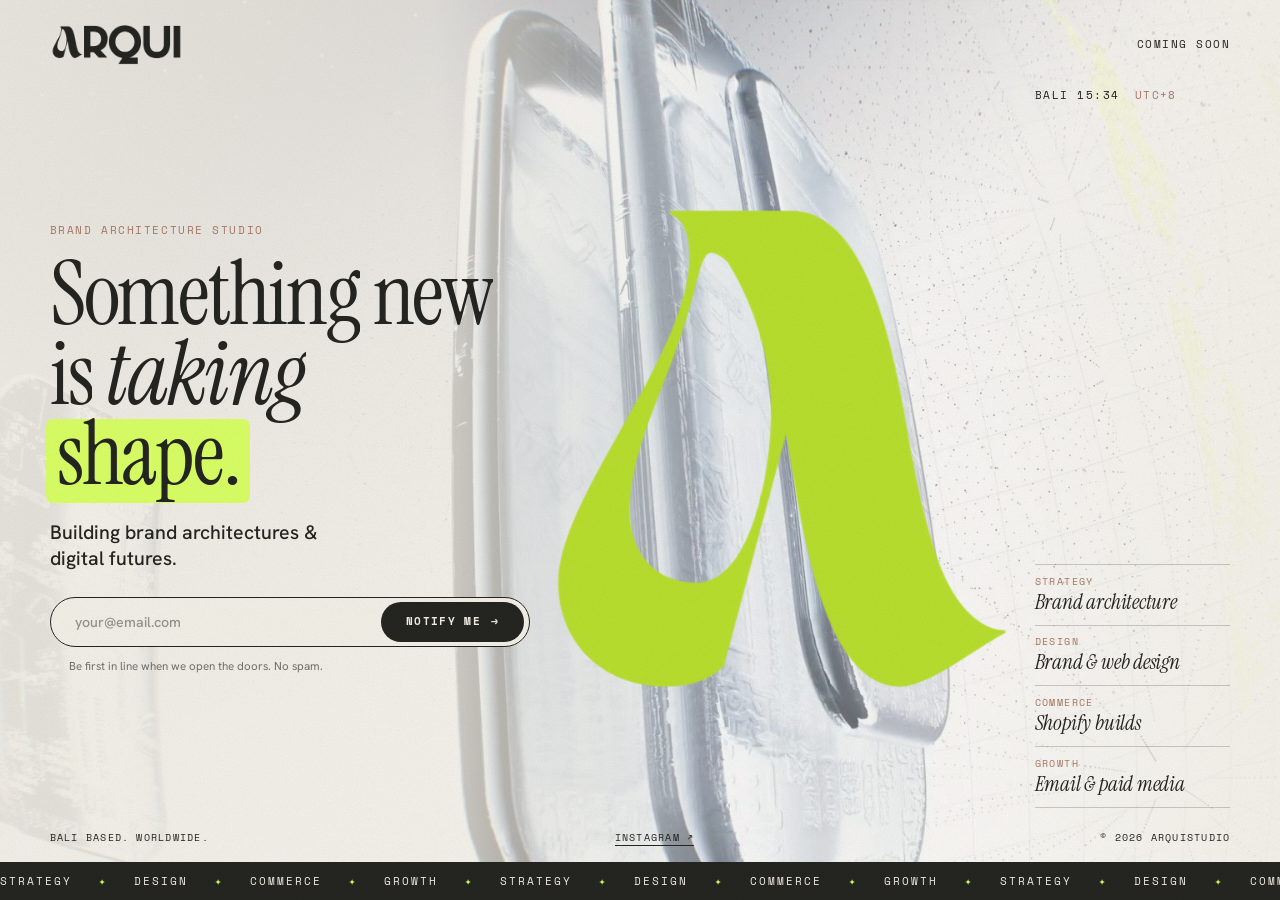
==== index.html @ 7e953056 "Initial ARQUISTUDIO holding page" ====
<!doctype html>
<html lang="en">
<head>
  <meta charset="utf-8">
  <meta name="viewport" content="width=device-width, initial-scale=1">
  <title>ARQUISTUDIO — Something new is taking shape</title>
  <meta name="description" content="Building brand architectures & digital futures. Strategy. Design. Commerce. Growth. Bali based. Worldwide. Coming soon.">
  <meta name="theme-color" content="#F3F0E8">
  <meta property="og:title" content="ARQUISTUDIO — Something new is taking shape">
  <meta property="og:description" content="Building brand architectures & digital futures. Coming soon.">
  <meta property="og:url" content="https://arquistudio.co">
  <meta property="og:type" content="website">
  <link rel="icon" type="image/jpeg" href="assets/favicon.jpg">
  <link rel="canonical" href="https://arquistudio.co">

  <link rel="preconnect" href="https://fonts.googleapis.com">
  <link rel="preconnect" href="https://fonts.gstatic.com" crossorigin>
  <link href="https://fonts.googleapis.com/css2?family=Hanken+Grotesk:wght@400;500;600&family=Instrument+Serif:ital@0;1&family=Space+Mono&display=swap" rel="stylesheet">
  <link rel="stylesheet" href="styles.css">
  <script>document.documentElement.classList.add('js');</script>
</head>
<body>
  <div class="page">

    <div class="bg" aria-hidden="true">
      <video class="bg-video" autoplay muted loop playsinline preload="auto" poster="assets/bg-poster.jpg">
        <source src="assets/bg-loop.mp4" type="video/mp4">
      </video>
      <div class="bg-veil"></div>
    </div>

    <header class="top">
      <a class="brand" href="/" aria-label="ARQUISTUDIO home" data-cursor="Home">
        <img src="assets/arqui-wordmark.png" alt="ARQUI" width="1320" height="450">
      </a>
      <p class="tag">Coming soon</p>
    </header>

    <main class="hero">
      <img class="mark" src="assets/arqui-a-lime.png" alt="" width="1120" height="1200" aria-hidden="true">

      <aside class="aside reveal" style="--d:1.35s" aria-label="Studio details">
        <p class="clock">Bali <time id="clock">--:--</time> <span>UTC+8</span></p>
        <ul class="services">
          <li data-info="Positioning, naming and the thinking behind a brand, set out before a single pixel is drawn."><span>Strategy</span><em>Brand architecture</em></li>
          <li data-info="Brand identity, websites and email design that share one visual language, from the logo to the last page."><span>Design</span><em>Brand &amp; web design</em></li>
          <li data-info="Fast, fixed-price Shopify stores built to sell, with checkout, payments and shipping ready at launch."><span>Commerce</span><em>Shopify builds</em></li>
          <li data-info="Launch plans, email marketing and paid media that put the brand in front of the right people."><span>Growth</span><em>Email &amp; paid media</em></li>
        </ul>
      </aside>

      <p class="eyebrow reveal" style="--d:.05s">Brand architecture studio</p>

      <h1 class="headline" aria-label="Something new is taking shape.">
        <span class="line"><span class="word">Something</span> <span class="word">new</span></span>
        <span class="line"><span class="word">is</span> <span class="word it">taking</span></span>
        <span class="line"><span class="word hl">shape.</span></span>
      </h1>

      <p class="sub reveal" style="--d:.9s">Building brand architectures &amp; digital futures.</p>

      <form class="signup reveal" style="--d:1.05s" id="signup" novalidate>
        <label class="vh" for="email">Email address</label>
        <div class="field">
          <input id="email" name="email" type="email" inputmode="email" autocomplete="email" placeholder="your@email.com" required data-cursor-text>
          <button type="submit" data-cursor="Join"><span>Notify me</span><span class="arrow" aria-hidden="true">→</span></button>
        </div>
        <input class="vh" type="text" name="company" tabindex="-1" autocomplete="off" aria-hidden="true">
        <p class="note" id="note" role="status" aria-live="polite">Be first in line when we open the doors. No spam.</p>
      </form>
    </main>

    <footer class="meta reveal" style="--d:1.2s">
      <p>Bali based. Worldwide.</p>
      <a href="https://instagram.com/arquistudio.co" target="_blank" rel="noopener" data-cursor="Follow">Instagram ↗</a>
      <p>© <span id="year">2026</span> ARQUISTUDIO</p>
    </footer>

    <div class="marquee" aria-hidden="true" data-cursor-scheme="dark">
      <div class="track">
        <span>Strategy</span><i>✦</i><span>Design</span><i>✦</i><span>Commerce</span><i>✦</i><span>Growth</span><i>✦</i>
        <span>Strategy</span><i>✦</i><span>Design</span><i>✦</i><span>Commerce</span><i>✦</i><span>Growth</span><i>✦</i>
        <span>Strategy</span><i>✦</i><span>Design</span><i>✦</i><span>Commerce</span><i>✦</i><span>Growth</span><i>✦</i>
        <span>Strategy</span><i>✦</i><span>Design</span><i>✦</i><span>Commerce</span><i>✦</i><span>Growth</span><i>✦</i>
      </div>
    </div>

  </div>
  <svg class="lg-defs" width="0" height="0" aria-hidden="true" focusable="false">
    <filter id="lg" filterUnits="userSpaceOnUse" primitiveUnits="userSpaceOnUse" x="0" y="0" width="300" height="150" color-interpolation-filters="sRGB">
      <feImage id="lg-map" x="0" y="0" width="300" height="150" preserveAspectRatio="none" result="map"/>
      <!-- three passes at slightly different strengths split red, green and blue along the curved edge -->
      <feDisplacementMap id="lg-dr" in="SourceGraphic" in2="map" scale="90" xChannelSelector="R" yChannelSelector="G" result="dr"/>
      <feColorMatrix in="dr" type="matrix" values="1 0 0 0 0  0 0 0 0 0  0 0 0 0 0  0 0 0 1 0" result="r"/>
      <feDisplacementMap id="lg-dg" in="SourceGraphic" in2="map" scale="96" xChannelSelector="R" yChannelSelector="G" result="dg"/>
      <feColorMatrix in="dg" type="matrix" values="0 0 0 0 0  0 1 0 0 0  0 0 0 0 0  0 0 0 1 0" result="g"/>
      <feDisplacementMap id="lg-db" in="SourceGraphic" in2="map" scale="102" xChannelSelector="R" yChannelSelector="G" result="db"/>
      <feColorMatrix in="db" type="matrix" values="0 0 0 0 0  0 0 0 0 0  0 0 1 0 0  0 0 0 1 0" result="b"/>
      <feBlend in="r" in2="g" mode="screen" result="rg"/>
      <feBlend in="rg" in2="b" mode="screen"/>
    </filter>
  </svg>
  <div class="cursor" aria-hidden="true"><div class="cursor-dot"></div><div class="cursor-ring"><span class="cursor-label"></span><div class="cursor-info"><span class="ci-kicker"></span><strong class="ci-title"></strong><p class="ci-text"></p></div></div></div>
  <script src="main.js"></script>
</body>
</html>
---- styles.css ----
:root {
  --bone: #F3F0E8;
  --ink: #242420;
  --sage: #B9C1A5;
  --electric: #D9FF65;
  --clay: #AA7865;

  --font-display: 'Instrument Serif', 'Times New Roman', serif;
  --font-body: 'Hanken Grotesk', system-ui, sans-serif;
  --font-mono: 'Space Mono', ui-monospace, monospace;

  --gutter: clamp(18px, 4vw, 56px);
  --ease: cubic-bezier(0.22, 1, 0.36, 1);
}

*, *::before, *::after { box-sizing: border-box; }
html { -webkit-text-size-adjust: 100%; }
body {
  margin: 0;
  background: var(--bone);
  color: var(--ink);
  font-family: var(--font-body);
  -webkit-font-smoothing: antialiased;
  overflow-x: hidden;
}
img { display: block; max-width: 100%; height: auto; }
a { color: inherit; }
.vh { position: absolute; width: 1px; height: 1px; overflow: hidden; clip: rect(0 0 0 0); white-space: nowrap; }

.page {
  min-height: 100vh;
  min-height: 100svh;
  display: flex;
  flex-direction: column;
  position: relative;
  overflow: hidden;
}

/* ---------- header ---------- */
.top {
  position: relative;
  display: flex;
  align-items: center;
  justify-content: space-between;
  padding: clamp(14px, 2.4vw, 28px) var(--gutter) 0;
}
.brand img {
  width: clamp(120px, 14vw, 190px);
}
.tag {
  margin: 0;
  display: inline-flex;
  align-items: center;
  gap: 10px;
  font: 400 11px/1 var(--font-mono);
  letter-spacing: .14em;
  text-transform: uppercase;
}

/* ---------- hero ---------- */
.hero {
  position: relative;
  flex: 1;
  display: flex;
  flex-direction: column;
  justify-content: center;
  padding: clamp(16px, 3.5vh, 48px) var(--gutter);
}
.mark {
  position: absolute;
  z-index: -1;
  right: 0;
  top: 50%;
  width: clamp(180px, min(34vw, 62svh), 520px);
  pointer-events: none;
  transform: translate3d(var(--px, 0px), calc(-50% + var(--py, 0px)), 0) rotate(var(--rot, 0deg));
  will-change: transform;
}
.js .mark { opacity: 0; animation: markIn 1.6s var(--ease) .3s forwards; }
@keyframes markIn {
  from { opacity: 0; clip-path: inset(100% 0 0 0); }
  to   { opacity: 1; clip-path: inset(0 0 0 0); }
}

.eyebrow {
  margin: 0 0 clamp(14px, 2vw, 26px);
  font: 400 12px/1 var(--font-mono);
  letter-spacing: .14em;
  text-transform: uppercase;
  color: var(--clay);
}

.headline {
  margin: 0;
  font-family: var(--font-display);
  font-weight: 400;
  /* sized by width AND height so the whole page fits one screen */
  font-size: clamp(2.8rem, min(12.4vw, calc((100svh - 505px) / 2.7)), 11.5rem);
  line-height: .9;
  letter-spacing: -.025em;
}
.headline .line { display: block; }
.headline .word { display: inline-block; position: relative; white-space: nowrap; }
.headline .it { font-style: italic; }

/* split characters (added by JS) */
.js .headline .word { overflow: hidden; padding-bottom: .12em; margin-bottom: -.12em; vertical-align: top; }
.headline .c {
  display: inline-block;
  transform: translateY(0);
}
.js .headline .c {
  transform: translateY(110%);
  animation: charIn 1.1s var(--ease) forwards;
  animation-delay: calc(.2s + var(--i) * .035s);
}
@keyframes charIn { to { transform: translateY(0); } }

/* lime highlight behind "shape." */
.headline .hl { z-index: 0; padding-inline: .12em; margin-inline: -.04em; }
.headline .hl::before {
  content: '';
  position: absolute;
  inset: .06em 0 .02em;
  background: var(--electric);
  border-radius: .08em;
  z-index: -1;
}
.js .headline .hl::before {
  transform: scaleX(0);
  transform-origin: left;
  /* starts only after the last letter of the heading has landed (~2.2s) */
  animation: wipe 1.1s var(--ease) 2.25s forwards;
}
@keyframes wipe { to { transform: scaleX(1); } }

.sub {
  margin: clamp(22px, 3vw, 40px) 0 0;
  max-width: 28ch;
  font-size: clamp(1.05rem, 1.7vw, 1.4rem);
  line-height: 1.35;
  font-weight: 500;
}

/* fade/slide-up utility */
.js .reveal {
  opacity: 0;
  transform: translateY(18px);
  animation: up 1s var(--ease) forwards;
  animation-delay: var(--d, 0s);
}
@keyframes up { to { opacity: 1; transform: none; } }

/* ---------- signup ---------- */
.signup { margin-top: clamp(22px, 3vw, 36px); width: min(100%, 520px); }
.field {
  display: flex;
  align-items: stretch;
  border: 1px solid var(--ink);
  border-radius: 999px;
  background: var(--bone);
  padding: 5px;
}
.field input {
  flex: 1;
  min-width: 0;
  border: 0;
  background: transparent;
  padding: 0 18px;
  font: 500 16px var(--font-body);
  color: var(--ink);
  outline: none;
}
.field input::placeholder { color: rgba(36, 36, 32, .45); }
.field button {
  position: relative;
  overflow: hidden;
  display: inline-flex;
  align-items: center;
  gap: 10px;
  border: 0;
  border-radius: 999px;
  padding: 15px 24px;
  background: var(--ink);
  color: var(--bone);
  font: 600 12px/1 var(--font-mono);
  letter-spacing: .12em;
  text-transform: uppercase;
  cursor: pointer;
  isolation: isolate;
  transition: background-color .4s var(--ease);
}
.field button:hover { background: #3a3a34; }
.field button:focus-visible { outline: 2px solid var(--ink); outline-offset: 2px; }
.field button[disabled] { opacity: .6; cursor: progress; }

.note {
  margin: 12px 0 0 18px;
  font-size: 13px;
  color: rgba(36, 36, 32, .62);
  min-height: 1.3em;
}
.note.error { color: var(--clay); }

.signup.done .field { display: none; }
.signup.done .note {
  margin: 0;
  font: 400 clamp(1.6rem, 3vw, 2.4rem)/1.1 var(--font-display);
  color: var(--ink);
  animation: up .9s var(--ease) both;
}
.signup.done .note::before {
  content: '✦ ';
  background: var(--electric);
  border-radius: 999px;
  padding: 0 .35em;
  margin-right: .2em;
  font-size: .7em;
  vertical-align: .12em;
}

/* ---------- footer meta + marquee ---------- */
.meta {
  position: relative;
  z-index: 2;
  display: flex;
  flex-wrap: wrap;
  align-items: center;
  justify-content: space-between;
  gap: 8px 24px;
  padding: 0 var(--gutter) 18px;
  font: 400 11px/1.4 var(--font-mono);
  letter-spacing: .12em;
  text-transform: uppercase;
}
.meta p { margin: 0; }
.meta a { text-decoration: none; border-bottom: 1.5px solid var(--ink); transition: background .3s var(--ease); }
.meta a:hover { background: var(--electric); }

.marquee {
  position: relative;
  z-index: 2;
  overflow: hidden;
  background: var(--ink);
  color: var(--bone);
  padding: 14px 0;
}
.track {
  display: flex;
  width: max-content;
  gap: 28px;
  align-items: center;
  font: 400 12px/1 var(--font-mono);
  letter-spacing: .18em;
  text-transform: uppercase;
  white-space: nowrap;
  animation: slide 34s linear infinite;
}
.track i { font-style: normal; color: var(--electric); }
.marquee.paused .track { animation-play-state: paused; }
@keyframes slide { to { transform: translateX(-50%); } }

/* ---------- small screens ---------- */
@media (max-width: 720px) {
  .mark { top: 36%; right: -18vw; width: 78vw; }
  .tag { font-size: 10px; }
  .field button { padding: 14px 18px; }
  .field button .arrow { display: none; }
  .meta { justify-content: flex-start; }
}

/* ---------- reduced motion ---------- */
@media (prefers-reduced-motion: reduce) {
  .js .reveal, .js .headline .c, .js .mark { animation: none; opacity: 1; transform: none; clip-path: none; }
  .js .headline .hl::before { animation: none; transform: none; }
  .track { animation: none; }
  .mark { transform: translateY(-50%); }
}

/* ---------- cursor (fine pointers only; enabled by main.js) ---------- */
.cursor { display: none; }
.has-cursor, .has-cursor * { cursor: none !important; }
.has-cursor .cursor {
  --ink-c: var(--ink);
  display: block;
  position: fixed;
  inset: 0;
  z-index: 999;
  pointer-events: none;
  opacity: 0;
  transition: opacity .4s var(--ease);
}
.has-cursor .cursor.on { opacity: 1; }
.cursor.dark { --ink-c: var(--bone); }

.cursor-dot, .cursor-ring {
  position: absolute;
  left: 0; top: 0;
  will-change: transform;
}
.cursor-dot::after, .cursor-ring::before { content: ''; position: absolute; border-radius: 50%; }

/* precise dot: no lag */
.cursor-dot::after {
  width: 6px; height: 6px;
  left: -3px; top: -3px;
  background: var(--ink-c);
  transition: transform .4s var(--ease), background-color .3s var(--ease);
}

/* trailing ring: sized and shaped by state */
.cursor-ring::before {
  width: var(--s, 38px);
  height: var(--s, 38px);
  left: calc(var(--s, 38px) / -2);
  top: calc(var(--s, 38px) / -2);
  border: 1px solid var(--ink-c);
  transition:
    width .6s var(--ease), height .6s var(--ease),
    left .6s var(--ease), top .6s var(--ease),
    border-radius .5s var(--ease), background-color .4s var(--ease),
    border-color .4s var(--ease), transform .35s var(--ease),
    backdrop-filter .5s var(--ease), -webkit-backdrop-filter .5s var(--ease);
}
.cursor.down .cursor-ring::before { transform: scale(.82); }

.cursor-label {
  position: absolute;
  left: 0; top: 0;
  transform: translate(-50%, -50%) scale(.6);
  font: 400 9.5px/1 var(--font-mono);
  letter-spacing: .1em;
  text-transform: uppercase;
  color: var(--ink);
  white-space: nowrap;
  opacity: 0;
  transition: opacity .25s var(--ease), transform .5s var(--ease);
}

/* action: link / button becomes an ink disc with a label */
.cursor.action { --s: 58px; }
.cursor.action .cursor-ring::before { background: var(--ink); border-color: var(--ink); }
.cursor.action .cursor-label {
  color: var(--bone); opacity: 1; transform: translate(-50%, -50%) scale(1); transition-delay: .08s; }
.cursor.action .cursor-dot::after { transform: scale(0); }

/* text: slim caret bar over the email field */
.cursor.text .cursor-ring::before {
  width: 2px; height: 30px;
  left: -1px; top: -15px;
  border-radius: 2px;
  background: var(--ink-c);
  border-color: var(--ink-c);
}
.cursor.text .cursor-dot::after { transform: scale(0); }


/* ---------- desktop: one shared unit keeps every proportion fixed ----------
   --u is ~1px at a 1440x760 window and scales with whichever of width or
   height is tighter, so the whole page shrinks or grows as one composition. */
@media (min-width: 721px) {
  :root {
    --u: clamp(.62px, min(calc(100vw / 1440), calc(100svh / 760)), 1.7px);
    --gutter: calc(56 * var(--u));
  }
  .top { padding-top: calc(24 * var(--u)); }
  .brand img { width: calc(150 * var(--u)); }
  .tag { font-size: calc(12 * var(--u)); }
  .hero { padding-block: calc(20 * var(--u)); }
  .mark { width: calc(430 * var(--u)); }
  .eyebrow { font-size: calc(12.5 * var(--u)); margin-bottom: calc(20 * var(--u)); }
  .headline { font-size: calc(100 * var(--u)); }
  .sub { font-size: calc(22 * var(--u)); margin-top: calc(28 * var(--u)); }
  .signup { margin-top: calc(28 * var(--u)); width: calc(540 * var(--u)); }
  .field { padding: calc(5 * var(--u)); }
  .field input { font-size: calc(16 * var(--u)); padding: 0 calc(22 * var(--u)); }
  .field button { font-size: calc(12.5 * var(--u)); padding: calc(16 * var(--u)) calc(28 * var(--u)); }
  .note { font-size: calc(13 * var(--u)); margin: calc(12 * var(--u)) 0 0 calc(22 * var(--u)); }
  .signup.done .note { font-size: calc(36 * var(--u)); margin: 0; }
  .meta { font-size: calc(11.5 * var(--u)); padding-bottom: calc(18 * var(--u)); }
  .marquee { padding: calc(15 * var(--u)) 0; }
  .track { font-size: calc(12.5 * var(--u)); gap: calc(30 * var(--u)); }
}

/* ---------- aside: Bali clock + services ---------- */
.aside { display: none; }
@media (min-width: 721px) {
  .aside {
    position: absolute;
    right: var(--gutter);
    top: calc(26 * var(--u));
    bottom: calc(26 * var(--u));
    width: calc(220 * var(--u));
    display: flex;
    flex-direction: column;
    justify-content: space-between;
  }
  .clock {
    margin: 0;
    font: 400 calc(12 * var(--u))/1 var(--font-mono);
    letter-spacing: .14em;
    text-transform: uppercase;
  }
  .clock time { font-variant-numeric: tabular-nums; }
  .clock span { color: var(--clay); margin-left: .6em; }
  .services { list-style: none; margin: 0; padding: 0; }
  .services li {
    display: flex;
    flex-direction: column;
    gap: calc(5 * var(--u));
    padding: calc(13 * var(--u)) 0;
    border-top: 1px solid rgba(36, 36, 32, .22);
  }
  .services li:last-child { border-bottom: 1px solid rgba(36, 36, 32, .22); }
  .services span {
    font: 400 calc(11 * var(--u))/1 var(--font-mono);
    letter-spacing: .14em;
    text-transform: uppercase;
    color: var(--clay);
  }
  .services em {
    font: italic 400 calc(24 * var(--u))/1.05 var(--font-display);
    letter-spacing: -.01em;
  }
  /* the lime a moves in and grows so it overlaps the headline's tail */
  .mark { width: calc(540 * var(--u)); right: calc(290 * var(--u)); }
}

/* ---------- paper grain ---------- */
body::after {
  content: '';
  position: fixed;
  inset: 0;
  z-index: 50;
  pointer-events: none;
  opacity: .09;
  mix-blend-mode: multiply;
  background-image: url("data:image/svg+xml,%3Csvg xmlns='http://www.w3.org/2000/svg' width='220' height='220'%3E%3Cfilter id='n'%3E%3CfeTurbulence type='fractalNoise' baseFrequency='.85' numOctaves='2' stitchTiles='stitch'/%3E%3CfeColorMatrix values='0 0 0 0 .14 0 0 0 0 .14 0 0 0 0 .12 0 0 0 .9 0'/%3E%3C/filter%3E%3Crect width='220' height='220' filter='url(%23n)'/%3E%3C/svg%3E");
}

/* cursor parts start off screen so nothing sits in the corner before the first move */
.cursor-dot, .cursor-ring { transform: translate3d(-100px, -100px, 0); }

/* ---------- info cursor: clear glass panel over the services list ---------- */
.lg-defs { position: absolute; width: 0; height: 0; overflow: hidden; }

.cursor-info {
  position: absolute;
  width: calc(300 * var(--u, 1px));
  left: calc(-1 * (300 * var(--u, 1px)));
  top: calc(var(--h, 140px) / -2);
  padding: calc(19 * var(--u, 1px)) calc(22 * var(--u, 1px));
  box-sizing: border-box;
  display: flex;
  flex-direction: column;
  gap: calc(8 * var(--u, 1px));
  opacity: 0;
  transition: opacity .3s var(--ease);
  pointer-events: none;
}
.ci-kicker {
  font: 400 calc(10.5 * var(--u, 1px))/1 var(--font-mono);
  letter-spacing: .16em;
  text-transform: uppercase;
  color: #7d4f3d;
}
.ci-title {
  font: italic 400 calc(30 * var(--u, 1px))/1 var(--font-display);
  letter-spacing: -.01em;
  color: var(--ink);
}
.ci-text {
  margin: 0;
  font: 400 calc(13.5 * var(--u, 1px))/1.45 var(--font-body);
  color: rgba(36, 36, 32, .92);
}

/* text slides in from the direction of travel when the row changes */
.cursor-info.swap .ci-kicker, .cursor-info.swap .ci-title, .cursor-info.swap .ci-text {
  animation: ciIn .7s var(--ease) both;
}
.cursor-info.swap .ci-title { animation-delay: .05s; }
.cursor-info.swap .ci-text { animation-delay: .1s; }
@keyframes ciIn {
  from { opacity: 0; transform: translateY(calc(var(--dir, 1) * 16px)); filter: blur(3px); }
  to   { opacity: 1; transform: none; filter: blur(0); }
}

.cursor.info { --w: calc(300 * var(--u, 1px)); }
.cursor.info .cursor-ring::before {
  width: var(--w);
  height: var(--h, 140px);
  left: calc(-1 * var(--w));
  top: calc(var(--h, 140px) / -2);
  border: 0;
  border-radius: calc(30 * var(--u, 1px));
  /* edge lighting drawn from the panel's own rounded shape (white on the lit side, blue-green on the far side) */
  background: var(--shade, none) center / 100% 100% no-repeat;
  -webkit-backdrop-filter: blur(5px) saturate(1.25);
  backdrop-filter: blur(5px) saturate(1.25);
  box-shadow: 0 26px 60px rgba(20, 60, 60, .13), 0 3px 12px rgba(20, 60, 60, .07);
  transition-duration: .55s;
  transition-timing-function: cubic-bezier(.3, 1.35, .5, 1);
}
/* slab lens: flat magnified centre, crisp curved edge that bends the page hard (Chromium browsers) */
@supports (backdrop-filter: url(#lg)) {
  .cursor.info.lens-ready .cursor-ring::before {
    backdrop-filter: url(#lg) blur(.4px) saturate(1.3);
  }
}
/* soft light halo keeps the type readable over bright lime */
.cursor.info .ci-kicker, .cursor.info .ci-title, .cursor.info .ci-text {
  text-shadow: 0 0 10px rgba(255, 255, 255, .6), 0 0 2px rgba(255, 255, 255, .45);
}
.cursor.info .cursor-dot::after { transform: scale(1); }
.cursor.info .cursor-info { opacity: 1; transition-delay: .1s; }

/* ---------- video background (plays forward, then reversed, as one seamless loop) ---------- */
.bg {
  position: absolute;
  inset: 0;
  z-index: -1;
  overflow: hidden;
  background: var(--bone);
  pointer-events: none;
}
.bg-video {
  width: 100%;
  height: 100%;
  object-fit: cover;
  display: block;
}
/* light veil keeps the ink type readable; the film shows through toward the right */
.bg-veil {
  position: absolute;
  inset: 0;
  background: linear-gradient(90deg,
    rgba(243, 240, 232, .95) 0%,
    rgba(243, 240, 232, .88) 34%,
    rgba(243, 240, 232, .36) 58%,
    rgba(243, 240, 232, .44) 76%,
    rgba(243, 240, 232, .88) 100%);
}
@media (max-width: 720px) {
  .bg-veil { background: rgba(243, 240, 232, .82); }
}
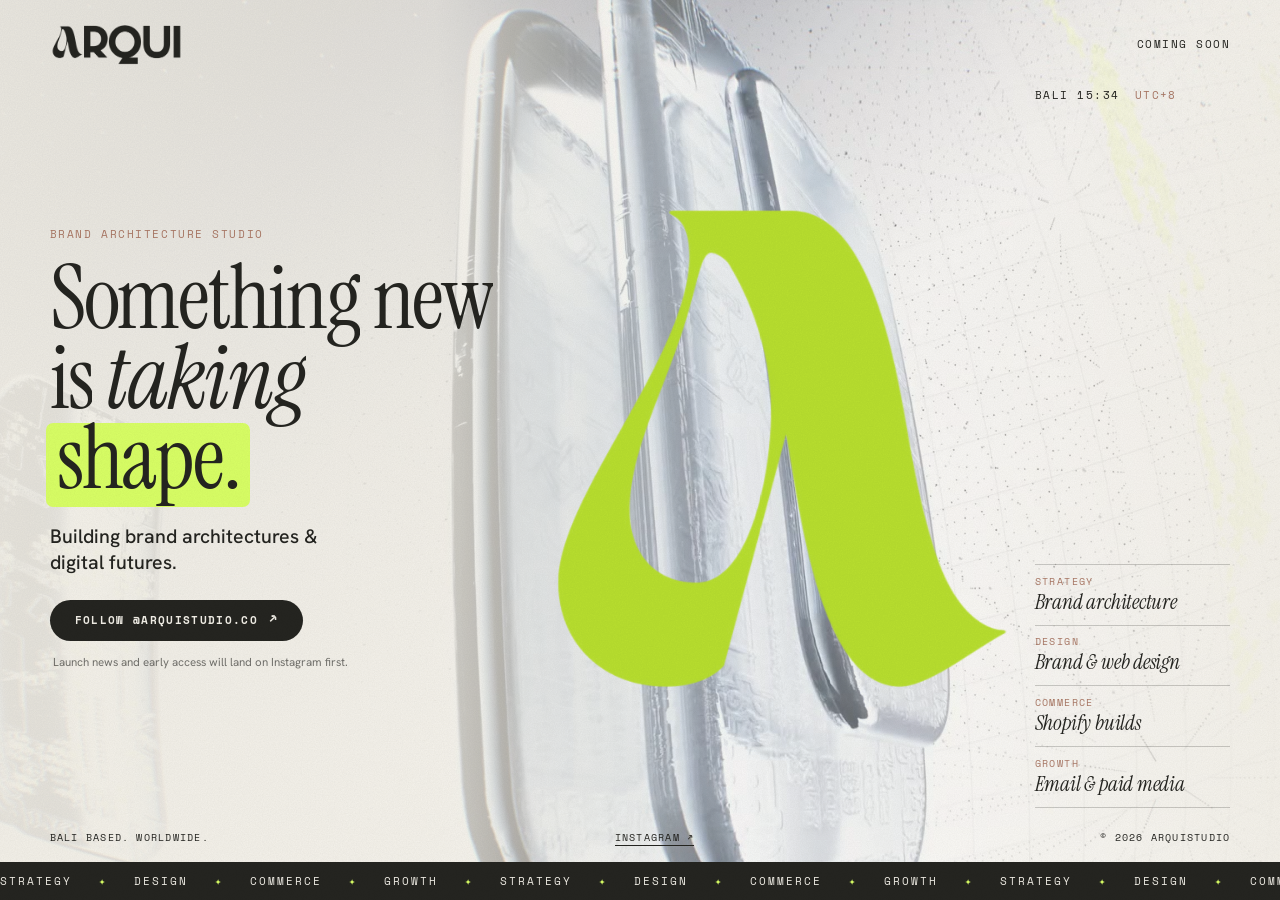
==== commit 809cd6c9: "Show launch note instead of signup form until a mailing service is connected" ====
--- a/index.html
+++ b/index.html
@@ -30,7 +30,7 @@
     </div>
 
     <header class="top">
-      <a class="brand" href="/" aria-label="ARQUISTUDIO home" data-cursor="Home">
+      <a class="brand" href="./" aria-label="ARQUISTUDIO home" data-cursor="Home">
         <img src="assets/arqui-wordmark.png" alt="ARQUI" width="1320" height="450">
       </a>
       <p class="tag">Coming soon</p>
@@ -59,7 +59,12 @@
 
       <p class="sub reveal" style="--d:.9s">Building brand architectures &amp; digital futures.</p>
 
-      <form class="signup reveal" style="--d:1.05s" id="signup" novalidate>
+      <div class="launch-note reveal" style="--d:1.05s" id="launch-note">
+        <a class="follow" href="https://instagram.com/arquistudio.co" target="_blank" rel="noopener" data-cursor="Follow"><span>Follow @arquistudio.co</span><span class="arrow" aria-hidden="true">↗</span></a>
+        <p class="note">Launch news and early access will land on Instagram first.</p>
+      </div>
+
+      <form class="signup reveal" style="--d:1.05s" id="signup" novalidate hidden>
         <label class="vh" for="email">Email address</label>
         <div class="field">
           <input id="email" name="email" type="email" inputmode="email" autocomplete="email" placeholder="your@email.com" required data-cursor-text>
--- a/styles.css
+++ b/styles.css
@@ -544,3 +544,30 @@
 @media (max-width: 720px) {
   .bg-veil { background: rgba(243, 240, 232, .82); }
 }
+
+/* ---------- launch note: stands in for the signup form until a mailing service is wired ---------- */
+.launch-note[hidden] { display: none; }
+.launch-note { margin-top: clamp(22px, 3vw, 36px); }
+.follow {
+  display: inline-flex;
+  align-items: center;
+  gap: 12px;
+  padding: 16px 28px;
+  border-radius: 999px;
+  background: var(--ink);
+  color: var(--bone);
+  text-decoration: none;
+  font: 600 12.5px/1 var(--font-mono);
+  letter-spacing: .12em;
+  text-transform: uppercase;
+  transition: background-color .4s var(--ease);
+}
+.follow:hover { background: #3a3a34; }
+.follow:focus-visible { outline: 2px solid var(--ink); outline-offset: 3px; }
+.follow .arrow { font-size: 1.15em; line-height: 1; }
+.launch-note .note { margin: 14px 0 0 4px; }
+@media (min-width: 721px) {
+  .launch-note { margin-top: calc(28 * var(--u)); }
+  .follow { font-size: calc(12.5 * var(--u)); padding: calc(16 * var(--u)) calc(28 * var(--u)); gap: calc(12 * var(--u)); }
+  .launch-note .note { font-size: calc(13 * var(--u)); margin: calc(14 * var(--u)) 0 0 calc(4 * var(--u)); }
+}
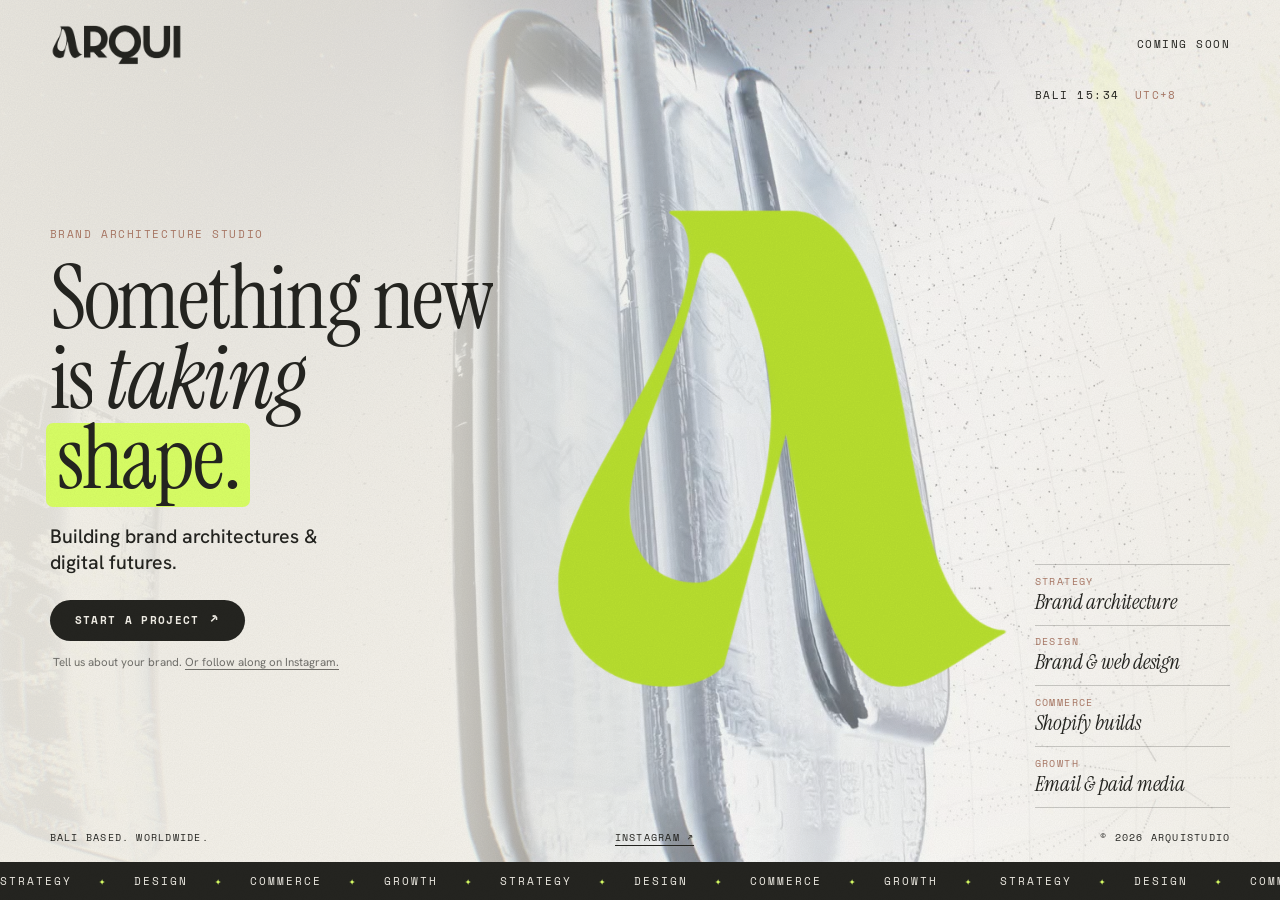
==== commit 7df1b8e4: "Add Start a project CTA with enquiry popup, fix services row hover" ====
--- a/index.html
+++ b/index.html
@@ -60,19 +60,9 @@
       <p class="sub reveal" style="--d:.9s">Building brand architectures &amp; digital futures.</p>
 
       <div class="launch-note reveal" style="--d:1.05s" id="launch-note">
-        <a class="follow" href="https://instagram.com/arquistudio.co" target="_blank" rel="noopener" data-cursor="Follow"><span>Follow @arquistudio.co</span><span class="arrow" aria-hidden="true">↗</span></a>
-        <p class="note">Launch news and early access will land on Instagram first.</p>
+        <a class="follow" id="cta" href="mailto:anna@arquistudio.co?subject=New%20project%20enquiry" data-cursor="Say hello"><span>Start a project</span><span class="arrow" aria-hidden="true">↗</span></a>
+        <p class="note">Tell us about your brand. <a class="ig" href="https://instagram.com/arquistudio.co" target="_blank" rel="noopener" data-cursor="Follow">Or follow along on Instagram.</a></p>
       </div>
-
-      <form class="signup reveal" style="--d:1.05s" id="signup" novalidate hidden>
-        <label class="vh" for="email">Email address</label>
-        <div class="field">
-          <input id="email" name="email" type="email" inputmode="email" autocomplete="email" placeholder="your@email.com" required data-cursor-text>
-          <button type="submit" data-cursor="Join"><span>Notify me</span><span class="arrow" aria-hidden="true">→</span></button>
-        </div>
-        <input class="vh" type="text" name="company" tabindex="-1" autocomplete="off" aria-hidden="true">
-        <p class="note" id="note" role="status" aria-live="polite">Be first in line when we open the doors. No spam.</p>
-      </form>
     </main>
 
     <footer class="meta reveal" style="--d:1.2s">
@@ -90,6 +80,23 @@
       </div>
     </div>
 
+  </div>
+  <div class="modal" id="modal" role="dialog" aria-modal="true" aria-labelledby="modal-title" hidden>
+    <div class="modal-backdrop" data-close></div>
+    <div class="modal-card">
+      <button class="modal-x" type="button" data-close aria-label="Close" data-cursor="Close">×</button>
+      <form id="enquiry" novalidate>
+        <p class="eyebrow">New project</p>
+        <h2 id="modal-title">Let&rsquo;s build <em>something.</em></h2>
+        <p class="modal-sub">Three quick details and we&rsquo;ll be in touch.</p>
+        <label class="fld"><span>Name</span><input name="name" type="text" autocomplete="name" required data-cursor-text></label>
+        <label class="fld"><span>Company</span><input name="company_name" type="text" autocomplete="organization" data-cursor-text></label>
+        <label class="fld"><span>Email</span><input name="email" type="email" inputmode="email" autocomplete="email" required data-cursor-text></label>
+        <input class="vh" type="text" name="_gotcha" tabindex="-1" autocomplete="off" aria-hidden="true">
+        <button class="follow send" type="submit" data-cursor="Send"><span>Send it</span><span class="arrow" aria-hidden="true">→</span></button>
+        <p class="note" id="enq-note" role="status" aria-live="polite"></p>
+      </form>
+    </div>
   </div>
   <svg class="lg-defs" width="0" height="0" aria-hidden="true" focusable="false">
     <filter id="lg" filterUnits="userSpaceOnUse" primitiveUnits="userSpaceOnUse" x="0" y="0" width="300" height="150" color-interpolation-filters="sRGB">
--- a/styles.css
+++ b/styles.css
@@ -571,3 +571,38 @@
   .follow { font-size: calc(12.5 * var(--u)); padding: calc(16 * var(--u)) calc(28 * var(--u)); gap: calc(12 * var(--u)); }
   .launch-note .note { font-size: calc(13 * var(--u)); margin: calc(14 * var(--u)) 0 0 calc(4 * var(--u)); }
 }
+
+.launch-note .note a.ig { border-bottom: 1px solid currentColor; text-decoration: none; }
+
+/* ---------- enquiry popup ---------- */
+.modal[hidden] { display: none; }
+.modal { position: fixed; inset: 0; z-index: 500; display: grid; place-items: center; padding: 20px; }
+.modal-backdrop { position: absolute; inset: 0; background: rgba(36, 36, 32, .42); -webkit-backdrop-filter: blur(10px); backdrop-filter: blur(10px); animation: mfade .4s var(--ease) both; }
+.modal-card {
+  position: relative; width: min(100%, 460px); max-height: calc(100dvh - 40px); overflow: auto;
+  background: var(--bone); color: var(--ink); border-radius: 22px; padding: 38px 34px 30px;
+  box-shadow: 0 30px 80px rgba(36, 36, 32, .35);
+  animation: mrise .6s var(--ease) both;
+}
+.modal-card h2 { font: 400 clamp(34px, 6vw, 44px)/1.02 var(--font-display, 'Instrument Serif', serif); margin: 8px 0 10px; letter-spacing: -.01em; }
+.modal-card h2 em { font-style: italic; background: linear-gradient(transparent 62%, #D9FF65 62%); }
+.modal-sub { margin: 0 0 22px; opacity: .7; font-size: 15px; }
+.modal-x { position: absolute; top: 14px; right: 16px; width: 36px; height: 36px; border: 0; border-radius: 50%; background: transparent; color: var(--ink); font-size: 26px; line-height: 1; cursor: pointer; }
+.modal-x:hover { background: rgba(36, 36, 32, .08); }
+.fld { display: block; margin-bottom: 14px; }
+.fld span { display: block; font: 600 11px/1 var(--font-mono); letter-spacing: .12em; text-transform: uppercase; margin-bottom: 7px; opacity: .65; }
+.fld input { width: 100%; box-sizing: border-box; font: inherit; font-size: 16px; padding: 14px 16px; border: 1px solid var(--ink); border-radius: 12px; background: transparent; color: var(--ink); }
+.fld input:focus { outline: 2px solid #D9FF65; outline-offset: 1px; background: #fff8; }
+.fld input.bad { border-color: var(--clay); }
+.send { border: 0; cursor: pointer; margin-top: 8px; }
+.send[disabled] { opacity: .6; cursor: progress; }
+.modal .note { margin: 14px 0 0 2px; min-height: 1.2em; }
+.modal.done .fld, .modal.done .send, .modal.done .modal-sub { display: none; }
+.modal.done .note { font: 400 30px/1.1 'Instrument Serif', serif; color: var(--ink); margin: 14px 0 0; }
+@keyframes mfade { from { opacity: 0; } }
+@keyframes mrise { from { opacity: 0; transform: translateY(18px) scale(.98); } }
+@media (prefers-reduced-motion: reduce) { .modal-backdrop, .modal-card { animation: none; } }
+
+/* keep the left CTA block from covering the services list, so every row is fully hoverable */
+.launch-note { width: fit-content; max-width: 100%; }
+@media (min-width: 721px) { .aside { z-index: 3; } }
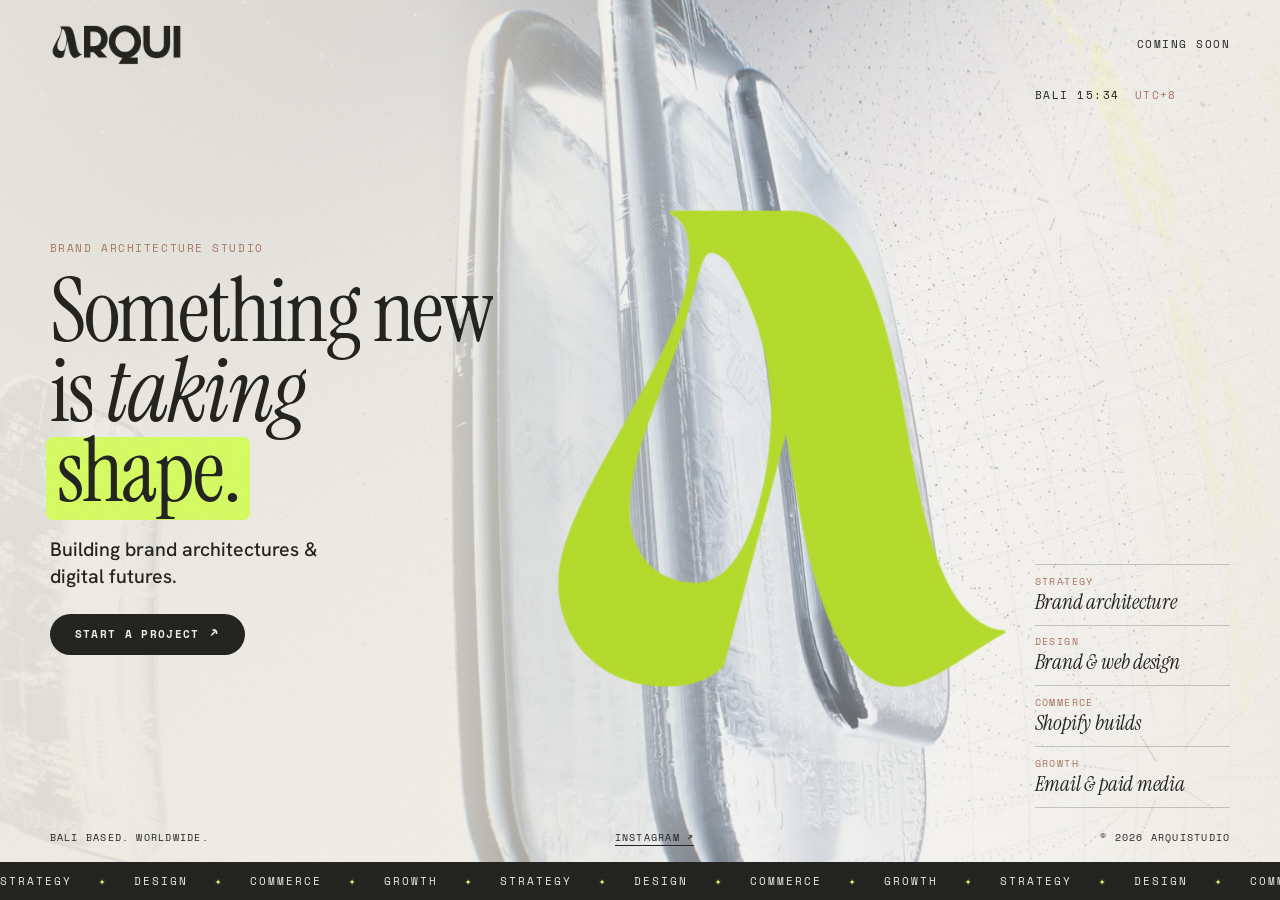
==== commit 393fad48: "Open enquiry popup from CTA, shorten cursor label, drop note under button" ====
--- a/index.html
+++ b/index.html
@@ -60,8 +60,7 @@
       <p class="sub reveal" style="--d:.9s">Building brand architectures &amp; digital futures.</p>
 
       <div class="launch-note reveal" style="--d:1.05s" id="launch-note">
-        <a class="follow" id="cta" href="mailto:anna@arquistudio.co?subject=New%20project%20enquiry" data-cursor="Say hello"><span>Start a project</span><span class="arrow" aria-hidden="true">↗</span></a>
-        <p class="note">Tell us about your brand. <a class="ig" href="https://instagram.com/arquistudio.co" target="_blank" rel="noopener" data-cursor="Follow">Or follow along on Instagram.</a></p>
+        <a class="follow" id="cta" href="mailto:anna@arquistudio.co?subject=New%20project%20enquiry" data-cursor="Hello"><span>Start a project</span><span class="arrow" aria-hidden="true">↗</span></a>
       </div>
     </main>
 
